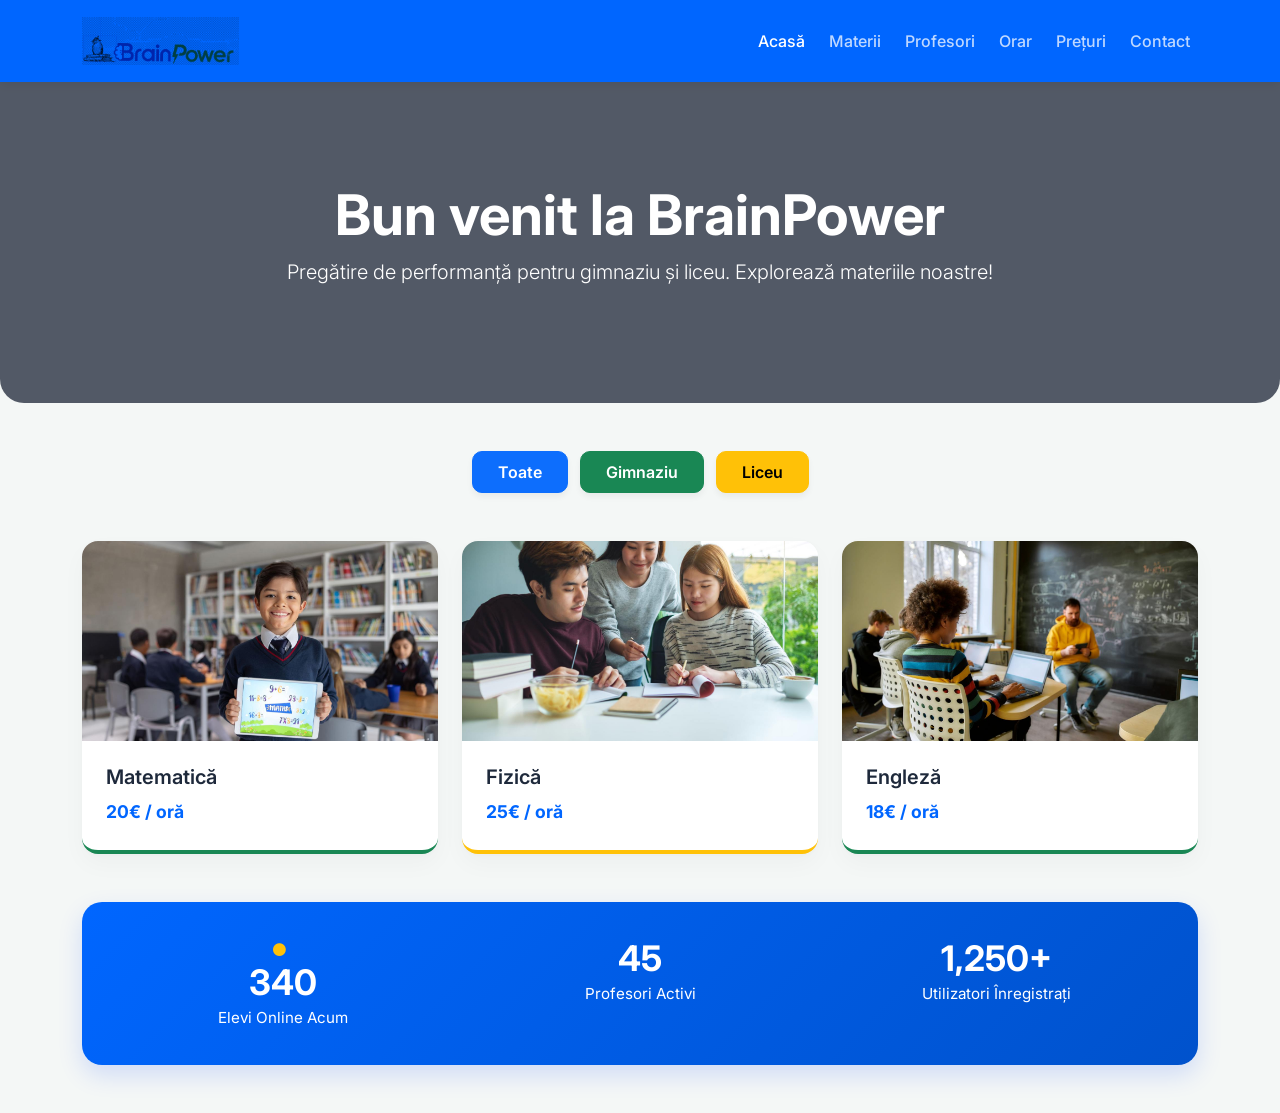
==== brainpower/index.html @ 7dd990a2 "Add files via upload" ====
<!DOCTYPE html>
<html lang="ro">
<head>
    <meta charset="UTF-8">
    <meta name="viewport" content="width=device-width, initial-scale=1.0">
    <title>BrainPower - Acasă</title>

    <link href="https://cdn.jsdelivr.net/npm/bootstrap@5.3.3/dist/css/bootstrap.min.css" rel="stylesheet">
    <link href="https://fonts.googleapis.com/css2?family=Inter:wght@300;400;500;600;700&family=Poppins:wght@700;800&display=swap" rel="stylesheet">
    <link rel="stylesheet" href="https://cdn.jsdelivr.net/npm/bootstrap-icons@1.11.3/font/bootstrap-icons.min.css">
    <link rel="stylesheet" href="css/style.css">

    <style>
        body {
            background-color: #f4f7f6;
            font-family: 'Inter', sans-serif;
        }

        /* BARA DE MENIU SUPRAPUSĂ */
        .navbar {
            background-color: #0066ff !important;
            box-shadow: 0 4px 10px rgba(0, 0, 0, 0.08);
            padding: 12px 0;
        }

        /* LOGO NOU STILAT FĂRĂ FUNDAL ALB */
        .logo-img {
            height: 48px; /* O înălțime optimă pentru a fi vizibil și clar */
            width: auto;
            display: block;
            mix-blend-mode: multiply; /* Elimină fundalul alb din fișierul de tip imagine */
            filter: contrast(1.05);    /* Întărește ușor culorile după procesare */
        }

        .nav-link {
            color: rgba(255, 255, 255, 0.75) !important;
            font-weight: 500;
            transition: color 0.2s ease;
        }

        .nav-link:hover, .nav-link.active {
            color: #ffffff !important;
        }

        /* SECȚIUNEA HERO PRINCIPALĂ */
        .hero-section {
            position: relative;
            background: url('https://images.unsplash.com/photo-1523050854058-8df90110c9f1?q=80&w=1200') no-repeat center center;
            background-size: cover;
            padding: 100px 0;
            color: white;
            border-radius: 0 0 24px 24px;
            overflow: hidden;
        }

        .hero-section::before {
            content: "";
            position: absolute;
            top: 0;
            left: 0;
            width: 100%;
            height: 100%;
            background: rgba(15, 23, 42, 0.7);
            z-index: 1;
        }

        .hero-content {
            position: relative;
            z-index: 2;
        }

        /* BUTOANE FILTRARE */
        .filter-buttons .btn {
            border-radius: 10px;
            padding: 8px 25px;
            font-weight: 600;
            box-shadow: 0 4px 6px rgba(0, 0, 0, 0.05);
        }

        /* CARDURI MATERII PREMIUM */
        .subject-card {
            border: none;
            border-radius: 16px;
            box-shadow: 0 10px 25px rgba(0, 0, 0, 0.03), 0 1px 5px rgba(0, 0, 0, 0.02);
            transition: transform 0.3s ease, box-shadow 0.3s ease;
            background: #fff;
            overflow: hidden;
            height: 100%;
        }

        .subject-card:hover {
            transform: translateY(-5px);
            box-shadow: 0 15px 30px rgba(0, 102, 255, 0.15);
        }

        .card-img-top {
            height: 200px;
            object-fit: cover;
        }

        .subject-card h5 {
            color: #1e293b;
            font-weight: 600;
            font-size: 1.25rem;
            margin-bottom: 10px;
        }

        .subject-card .price {
            color: #0066ff;
            font-weight: 700;
            font-size: 1.1rem;
            margin: 0;
        }

        .gimnaziu .subject-card { border-bottom: 4px solid #198754; }
        .liceu .subject-card { border-bottom: 4px solid #ffc107; }

        /* STATISTICI / PERSOANE ACTIVE ZONĂ */
        .stats-section {
            background: linear-gradient(135deg, #0066ff, #0052cc);
            border-radius: 20px;
            padding: 35px;
            color: white;
            box-shadow: 0 10px 25px rgba(0, 66, 255, 0.15);
        }
    </style>
</head>
<body>

<nav class="navbar navbar-expand-lg navbar-dark">
    <div class="container">
        <a class="navbar-brand d-flex align-items-center" href="index.html">
            <img src="img/gallery/Gemini_Generated_Image_5y4a0b5y4a0b5y4a (1).png" alt="BrainPower Logo" class="logo-img">
        </a>
        <button class="navbar-toggler" type="button" data-bs-toggle="collapse" data-bs-target="#navbarNav">
            <span class="navbar-toggler-icon"></span>
        </button>
        <div class="collapse navbar-collapse justify-content-end" id="navbarNav">
            <ul class="navbar-nav gap-2">
                <li class="nav-item"><a class="nav-link active" href="index.html">Acasă</a></li>
                <li class="nav-item"  ><a class="nav-link" href="subjects.html">Materii</a></li>
                <li class="nav-item"><a class="nav-link" href="teachers.html">Profesori</a></li>
                <li class="nav-item"><a class="nav-link" href="schedule.html">Orar</a></li>
                <li class="nav-item"><a class="nav-link" href="prices.html">Prețuri</a></li>
                <li class="nav-item"><a class="nav-link" href="contact.html">Contact</a></li>
            </ul>
        </div>
    </div>
</nav>

<div class="hero-section text-center mb-5">
    <div class="container hero-content">
        <h1 class="display-4 fw-bold mb-2">Bun venit la BrainPower</h1>
        <p class="lead opacity-90">Pregătire de performanță pentru gimnaziu și liceu. Explorează materiile noastre!</p>
    </div>
</div>

<div class="container pb-5">

    <div class="text-center mb-5 filter-buttons">
        <button class="btn btn-primary me-2" onclick="filterSubjects('all')">Toate</button>
        <button class="btn btn-success me-2" onclick="filterSubjects('gimnaziu')">Gimnaziu</button>
        <button class="btn btn-warning" onclick="filterSubjects('liceu')">Liceu</button>
    </div>

    <div class="row g-4 mb-5">
        <div class="col-md-4 subject gimnaziu">
            <div class="card subject-card">
                <img src="img\hero\hero-3.jpg" class="card-img-top" alt="Matematică">
                <div class="card-body p-4">
                    <h5>Matematică</h5>
                    <p class="price">20€ / oră</p>
                </div>
            </div>
        </div>

        <div class="col-md-4 subject liceu">
            <div class="card subject-card">
                <img src="img\hero\hero-1.jpg" class="card-img-top" alt="Fizică">
                <div class="card-body p-4">
                    <h5>Fizică</h5>
                    <p class="price">25€ / oră</p>
                </div>
            </div>
        </div>

        <div class="col-md-4 subject gimnaziu">
            <div class="card subject-card">
                <img src="img\hero\hero-2.jpg" class="card-img-top" alt="Limba Engleză">
                <div class="card-body p-4">
                    <h5>Engleză</h5>
                    <p class="price">18€ / oră</p>
                </div>
            </div>
        </div>
    </div>

    <div class="stats-section mt-5 text-center">
        <div class="row g-4 justify-content-center">
            <div class="col-6 col-md-4">
                <i class="bi bi-circle-fill text-warning me-2" style="font-size: 0.8rem;"></i>
                <h3 class="fw-bold mb-1" style="font-size: 2.2rem;">340</h3>
                <p class="mb-0 opacity-80" style="font-size: 0.95rem;">Elevi Online Acum</p>
            </div>
            <div class="col-6 col-md-4">
                <h3 class="fw-bold mb-1" style="font-size: 2.2rem;">45</h3>
                <p class="mb-0 opacity-80" style="font-size: 0.95rem;">Profesori Activi</p>
            </div>
            <div class="col-12 col-md-4">
                <h3 class="fw-bold mb-1" style="font-size: 2.2rem;">1,250+</h3>
                <p class="mb-0 opacity-80" style="font-size: 0.95rem;">Utilizatori Înregistrați</p>
            </div>
        </div>
    </div>

</div>

<script src="https://cdn.jsdelivr.net/npm/bootstrap@5.3.3/dist/js/bootstrap.bundle.min.js"></script>

</body>
</html>
---- brainpower/css/style.css ----
/* Containerul principal - Grid-ul tău excelent */
.teachers-container {
    display: grid;
    grid-template-columns: repeat(auto-fit, minmax(280px, 1fr));
    gap: 25px;
    max-width: 1200px;
    margin: auto;
    padding: 30px;
    font-family: 'Segoe UI', sans-serif; /* Font curat și lizibil */
}

/* Cardurile individuale */
.teacher-card {
    background: #fff;
    border: none;
    border-radius: 15px;
    overflow: hidden;
    box-shadow: 0 4px 10px rgba(0, 0, 0, .1);
    transition: .3s ease;
}

/* Efectul de plutire */
.teacher-card:hover {
    transform: translateY(-5px);
    box-shadow: 0 8px 20px rgba(0, 0, 0, .15);
}

/* Imaginea profesorului */
.teacher-card img {
    width: 100%;
    height: 250px;
    object-fit: cover;
}

/* Corpul cardului unde stă textul */
.teacher-card .card-body {
    text-align: center;
    padding: 20px;
}

/* Titlul (Numele) */
.teacher-card .card-body h3 {
    margin: 0 0 8px 0;
    color: #2c3e50;
    font-size: 1.3rem;
}

/* Textul secundar (Materia) */
.teacher-card .card-body p {
    margin: 0 0 15px 0;
    color: #7f8c8d;
    font-size: 0.95rem;
}

/* Butonul tău albastru */
.teacher-btn {
    background: #1565C0;
    color: #0d0d0d;
    border: none;
    padding: 10px 20px;
    border-radius: 8px;
    cursor: pointer;
    font-weight: 500;
    transition: background 0.2s ease;
}

/* Efect hover pentru buton */
.teacher-btn:hover {
    background: #0d47a1; /* Un albastru puțin mai închis la hover */
}
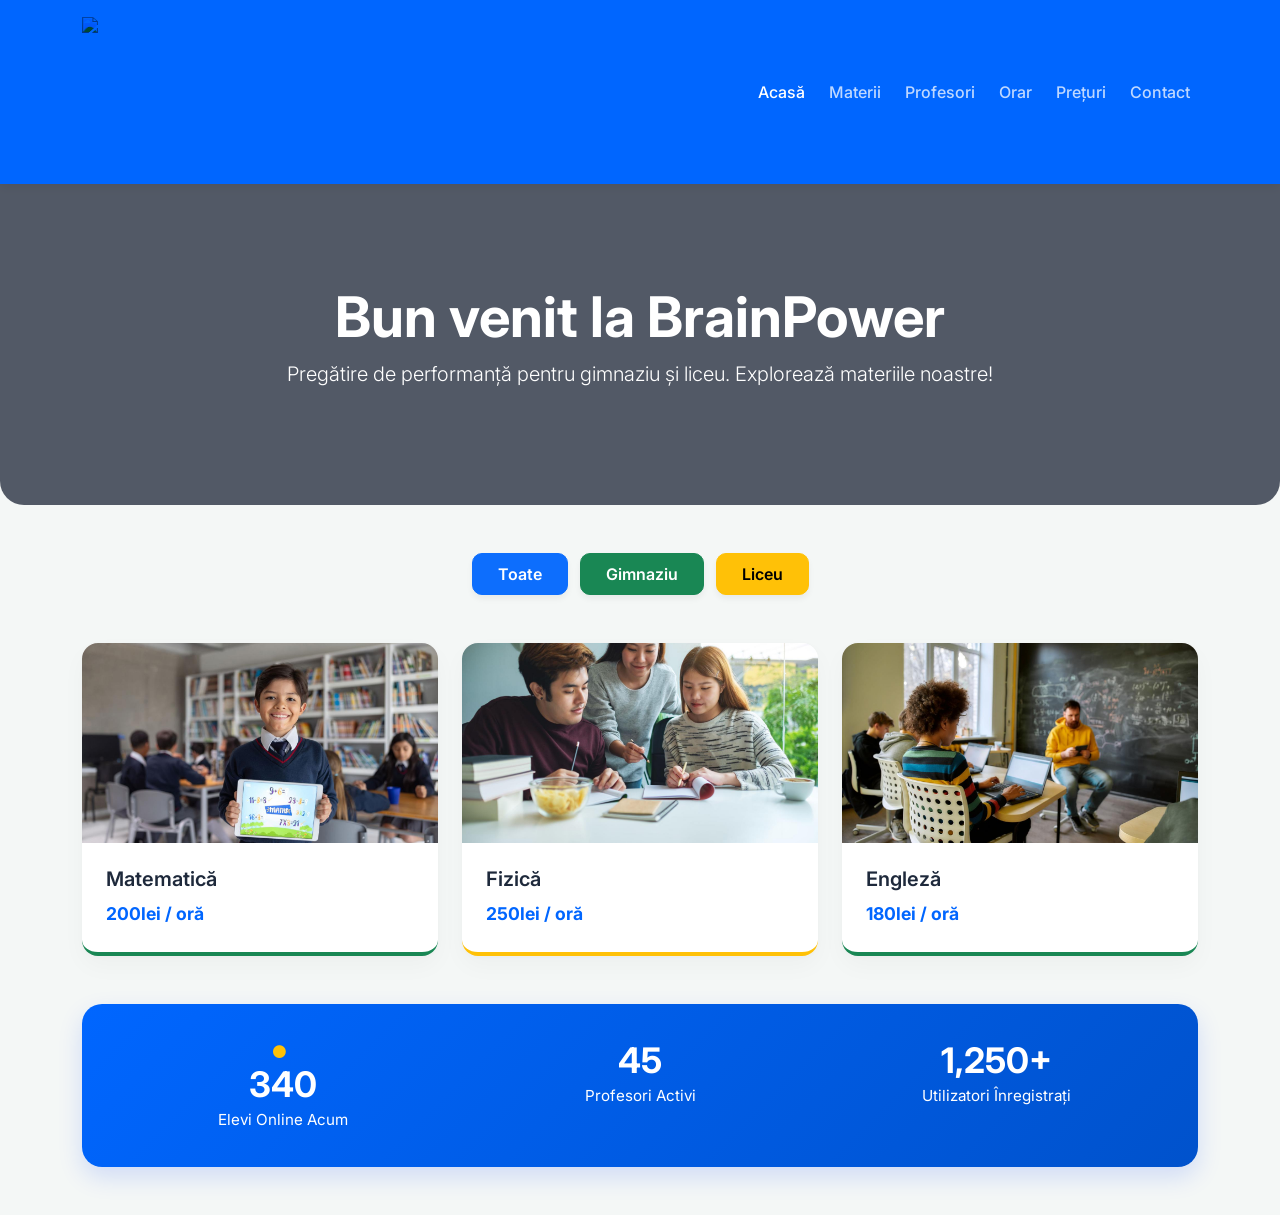
==== commit d7baf3cd: "Update index.html" ====
--- a/brainpower/index.html
+++ b/brainpower/index.html
@@ -17,20 +17,19 @@
             font-family: 'Inter', sans-serif;
         }
 
-        /* BARA DE MENIU SUPRAPUSĂ */
         .navbar {
             background-color: #0066ff !important;
             box-shadow: 0 4px 10px rgba(0, 0, 0, 0.08);
             padding: 12px 0;
         }
 
-        /* LOGO NOU STILAT FĂRĂ FUNDAL ALB */
+
         .logo-img {
-            height: 48px; /* O înălțime optimă pentru a fi vizibil și clar */
+            height: 150px;
             width: auto;
             display: block;
-            mix-blend-mode: multiply; /* Elimină fundalul alb din fișierul de tip imagine */
-            filter: contrast(1.05);    /* Întărește ușor culorile după procesare */
+            mix-blend-mode: multiply; 
+            filter: contrast(1.05); 
         }
 
         .nav-link {
@@ -43,7 +42,6 @@
             color: #ffffff !important;
         }
 
-        /* SECȚIUNEA HERO PRINCIPALĂ */
         .hero-section {
             position: relative;
             background: url('https://images.unsplash.com/photo-1523050854058-8df90110c9f1?q=80&w=1200') no-repeat center center;
@@ -70,7 +68,6 @@
             z-index: 2;
         }
 
-        /* BUTOANE FILTRARE */
         .filter-buttons .btn {
             border-radius: 10px;
             padding: 8px 25px;
@@ -78,7 +75,6 @@
             box-shadow: 0 4px 6px rgba(0, 0, 0, 0.05);
         }
 
-        /* CARDURI MATERII PREMIUM */
         .subject-card {
             border: none;
             border-radius: 16px;
@@ -116,7 +112,6 @@
         .gimnaziu .subject-card { border-bottom: 4px solid #198754; }
         .liceu .subject-card { border-bottom: 4px solid #ffc107; }
 
-        /* STATISTICI / PERSOANE ACTIVE ZONĂ */
         .stats-section {
             background: linear-gradient(135deg, #0066ff, #0052cc);
             border-radius: 20px;
@@ -131,7 +126,7 @@
 <nav class="navbar navbar-expand-lg navbar-dark">
     <div class="container">
         <a class="navbar-brand d-flex align-items-center" href="index.html">
-            <img src="img/gallery/Gemini_Generated_Image_5y4a0b5y4a0b5y4a (1).png" alt="BrainPower Logo" class="logo-img">
+            <img src="img/gallery/imaginea_Mea.png" alt="BrainPower Logo" class="logo-img">
         </a>
         <button class="navbar-toggler" type="button" data-bs-toggle="collapse" data-bs-target="#navbarNav">
             <span class="navbar-toggler-icon"></span>
@@ -151,7 +146,7 @@
 
 <div class="hero-section text-center mb-5">
     <div class="container hero-content">
-        <h1 class="display-4 fw-bold mb-2">Bun venit la BrainPower</h1>
+         <h1 class="display-4 fw-bold mb-2">Bun venit la BrainPower</h1>
         <p class="lead opacity-90">Pregătire de performanță pentru gimnaziu și liceu. Explorează materiile noastre!</p>
     </div>
 </div>
@@ -170,7 +165,7 @@
                 <img src="img\hero\hero-3.jpg" class="card-img-top" alt="Matematică">
                 <div class="card-body p-4">
                     <h5>Matematică</h5>
-                    <p class="price">20€ / oră</p>
+                    <p class="price">200lei / oră</p>
                 </div>
             </div>
         </div>
@@ -180,7 +175,7 @@
                 <img src="img\hero\hero-1.jpg" class="card-img-top" alt="Fizică">
                 <div class="card-body p-4">
                     <h5>Fizică</h5>
-                    <p class="price">25€ / oră</p>
+                    <p class="price">250lei / oră</p>
                 </div>
             </div>
         </div>
@@ -190,7 +185,7 @@
                 <img src="img\hero\hero-2.jpg" class="card-img-top" alt="Limba Engleză">
                 <div class="card-body p-4">
                     <h5>Engleză</h5>
-                    <p class="price">18€ / oră</p>
+                    <p class="price">180lei / oră</p>
                 </div>
             </div>
         </div>
@@ -219,4 +214,4 @@
 <script src="https://cdn.jsdelivr.net/npm/bootstrap@5.3.3/dist/js/bootstrap.bundle.min.js"></script>
 
 </body>
-</html>+</html>
--- a/brainpower/css/style.css
+++ b/brainpower/css/style.css
@@ -1,5 +1,4 @@
 
-/* Containerul principal - Grid-ul tău excelent */
 .teachers-container {
     display: grid;
     grid-template-columns: repeat(auto-fit, minmax(280px, 1fr));
@@ -7,10 +6,9 @@
     max-width: 1200px;
     margin: auto;
     padding: 30px;
-    font-family: 'Segoe UI', sans-serif; /* Font curat și lizibil */
+    font-family: 'Segoe UI', sans-serif; 
 }
 
-/* Cardurile individuale */
 .teacher-card {
     background: #fff;
     border: none;
@@ -20,40 +18,34 @@
     transition: .3s ease;
 }
 
-/* Efectul de plutire */
 .teacher-card:hover {
     transform: translateY(-5px);
     box-shadow: 0 8px 20px rgba(0, 0, 0, .15);
 }
 
-/* Imaginea profesorului */
 .teacher-card img {
     width: 100%;
     height: 250px;
     object-fit: cover;
 }
 
-/* Corpul cardului unde stă textul */
 .teacher-card .card-body {
     text-align: center;
     padding: 20px;
 }
 
-/* Titlul (Numele) */
 .teacher-card .card-body h3 {
     margin: 0 0 8px 0;
     color: #2c3e50;
     font-size: 1.3rem;
 }
 
-/* Textul secundar (Materia) */
 .teacher-card .card-body p {
     margin: 0 0 15px 0;
     color: #7f8c8d;
     font-size: 0.95rem;
 }
 
-/* Butonul tău albastru */
 .teacher-btn {
     background: #1565C0;
     color: #0d0d0d;
@@ -65,7 +57,6 @@
     transition: background 0.2s ease;
 }
 
-/* Efect hover pentru buton */
 .teacher-btn:hover {
-    background: #0d47a1; /* Un albastru puțin mai închis la hover */
-}   +    background: #0d47a1; 
+}   
